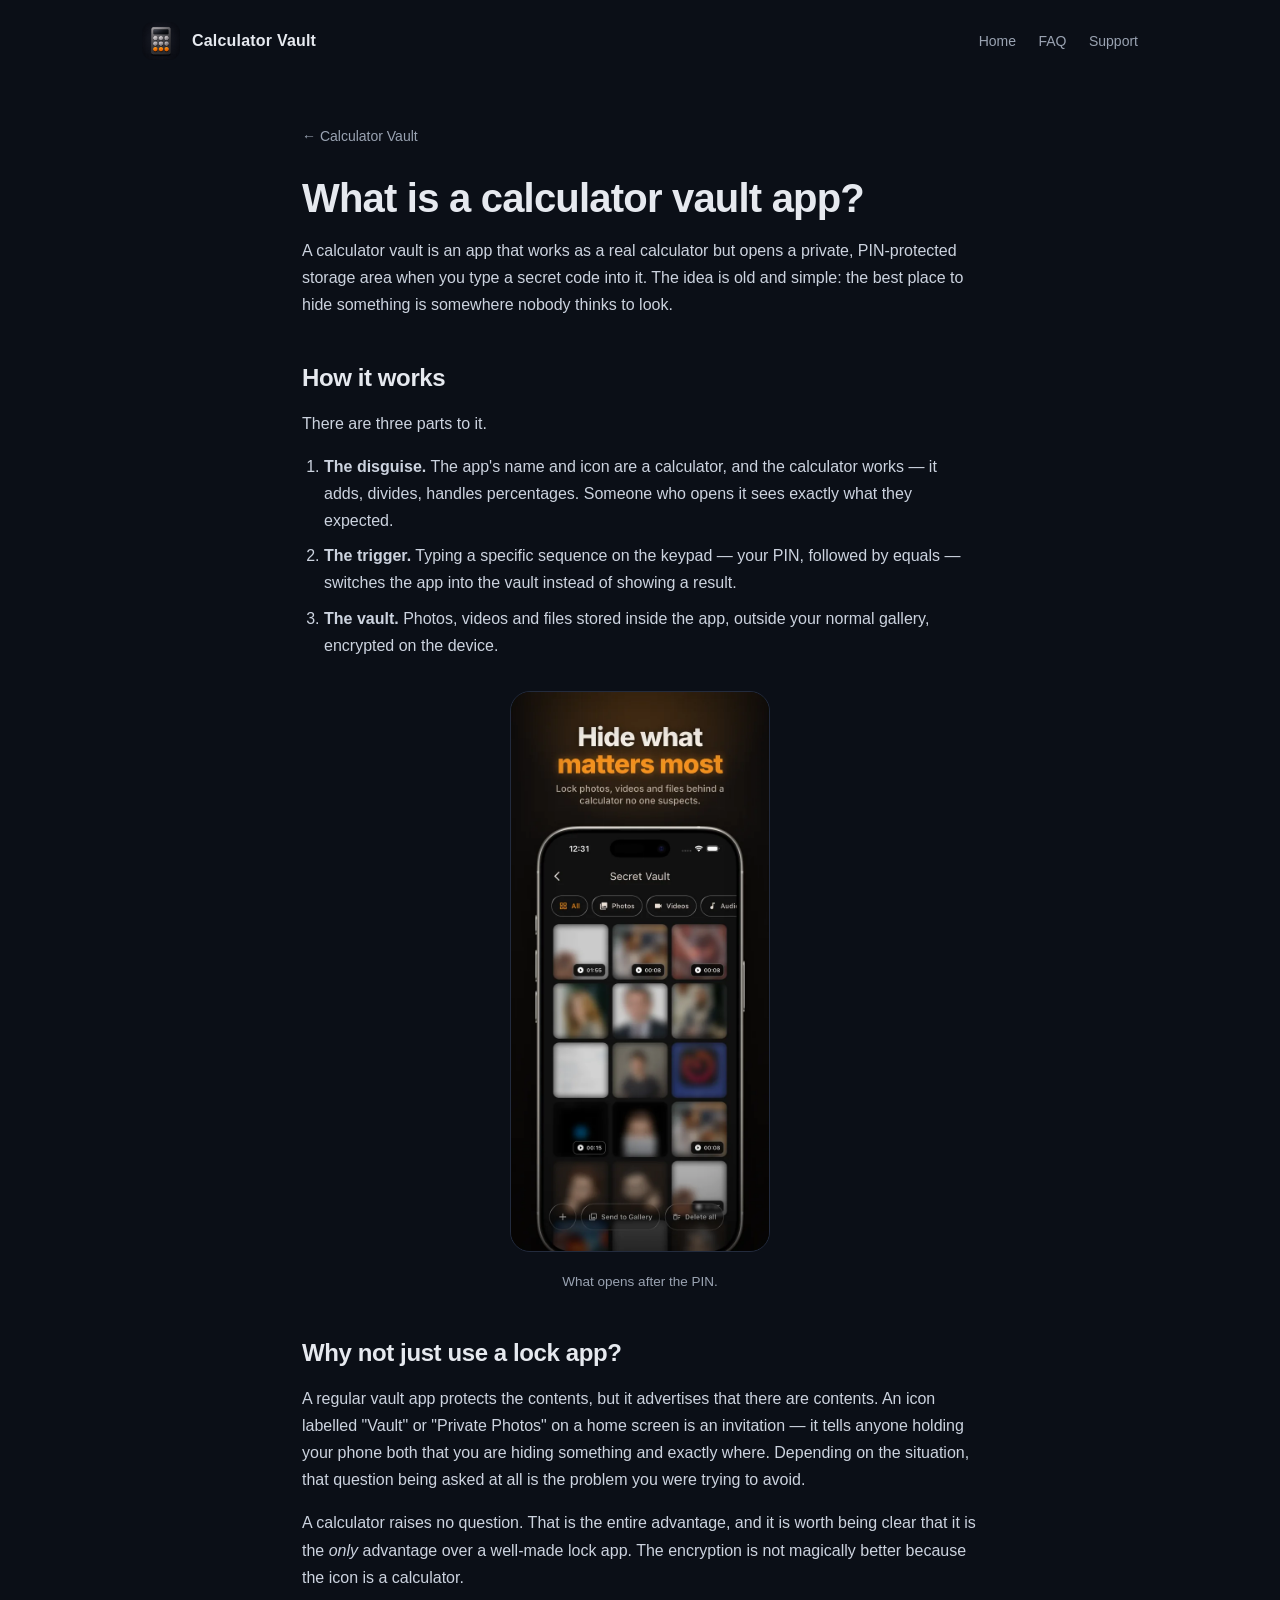
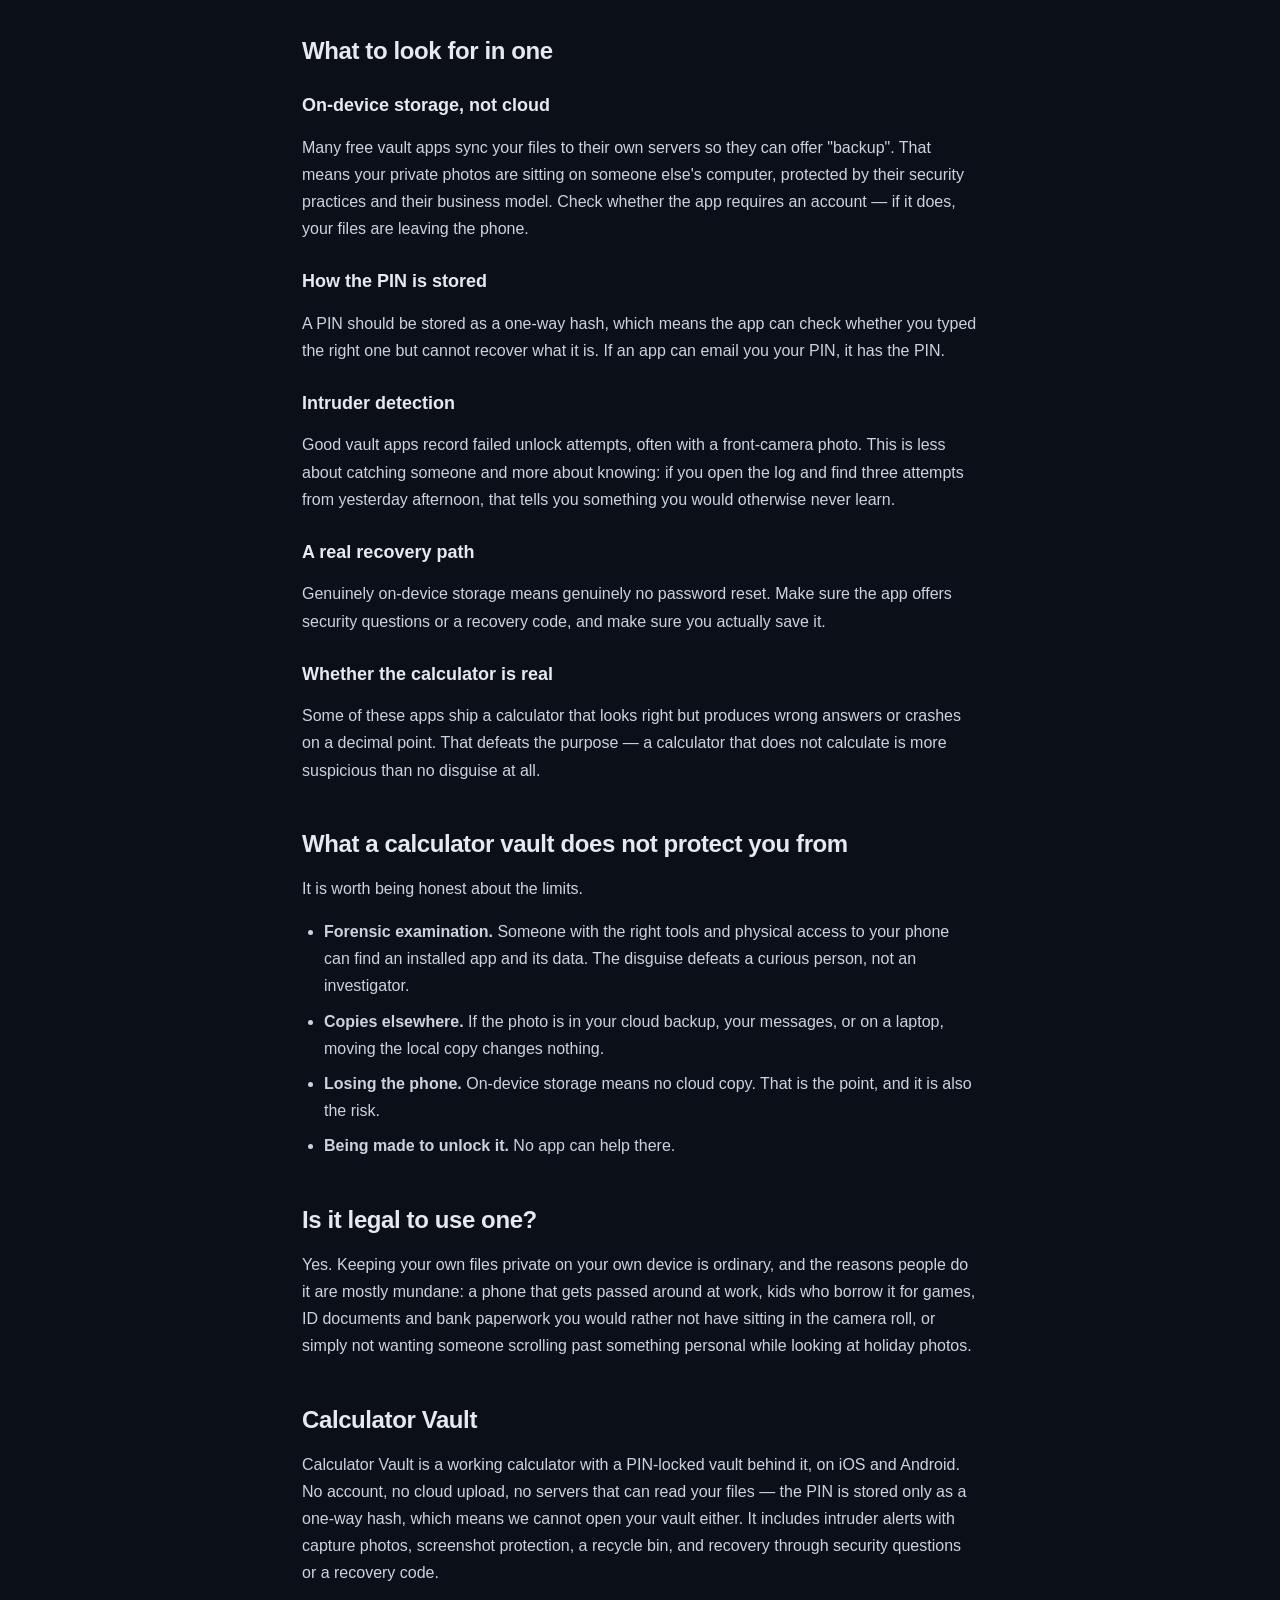
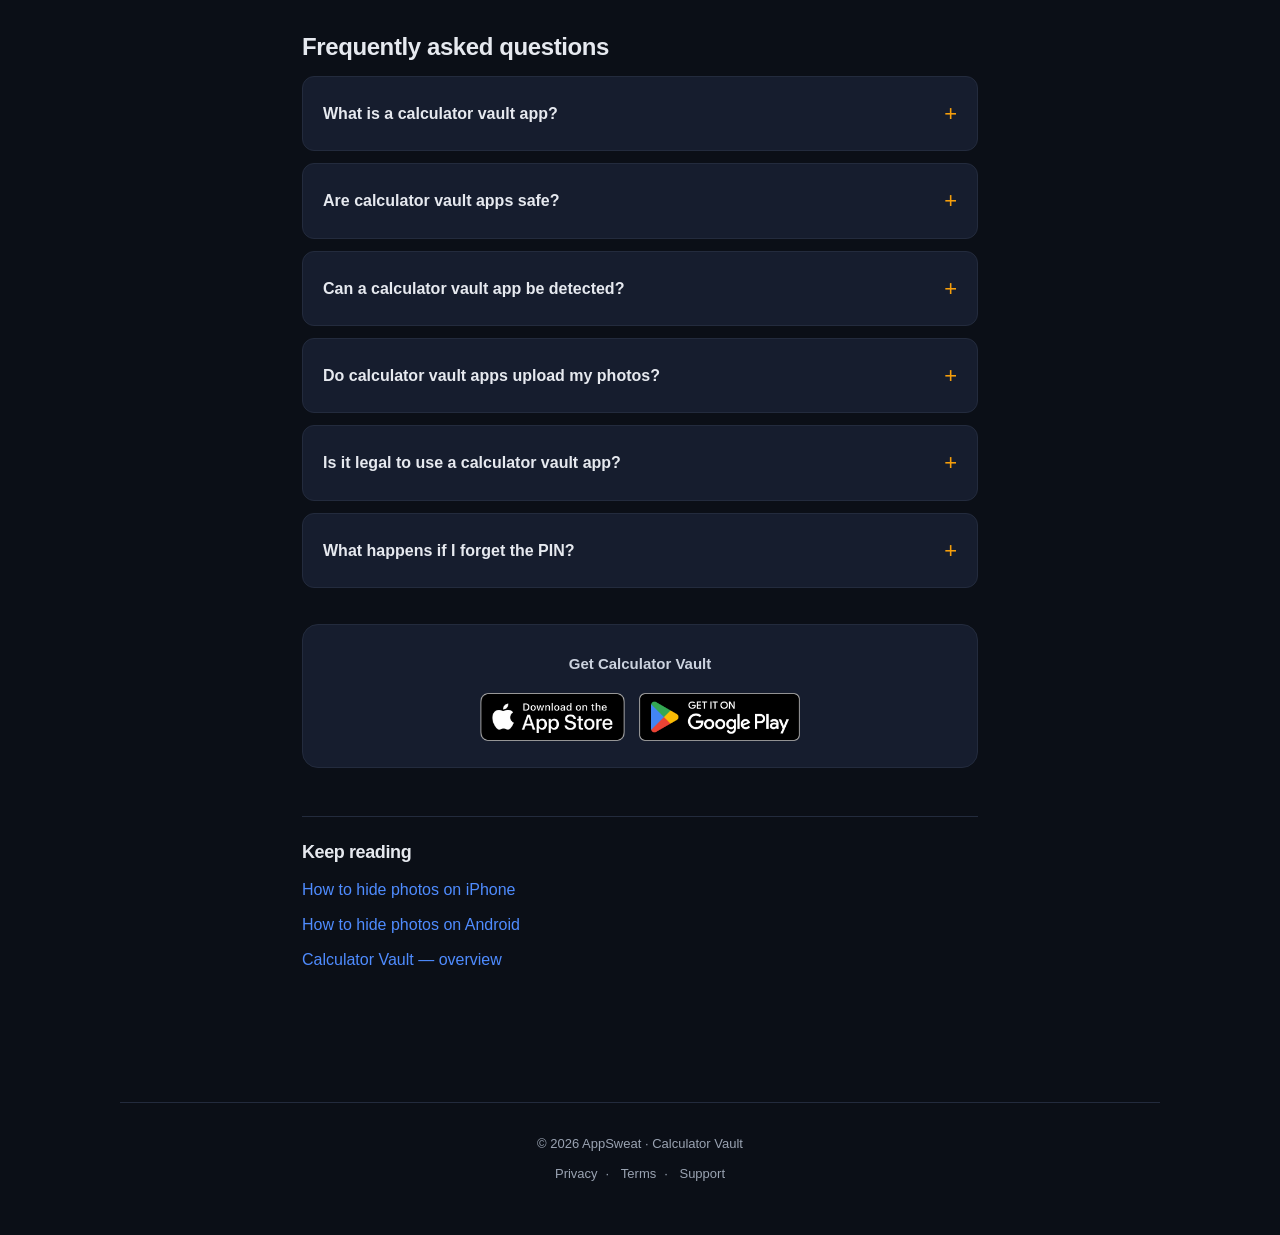
==== calculator-vault-app.html @ e885e084 "Update app branding from "Calculus Lock" to "Calculator Vault" across multiple HTML files; add new p" ====
<!DOCTYPE html>
<html lang="en">
<head>
  <meta charset="UTF-8" />
  <meta name="viewport" content="width=device-width, initial-scale=1.0" />

  <title>What Is a Calculator Vault App and How Does It Work?</title>
  <meta name="description" content="How calculator vault apps hide photos in plain sight, what to look for in one, and what they genuinely do not protect you from." />
  <link rel="canonical" href="https://armagangok.github.io/calculus-lock-legal/calculator-vault-app.html" />
  <meta name="theme-color" content="#0b0f17" />
  <meta name="robots" content="index, follow, max-image-preview:large" />

  <meta property="og:type" content="article" />
  <meta property="og:site_name" content="Calculator Vault" />
  <meta property="og:title" content="What Is a Calculator Vault App and How Does It Work?" />
  <meta property="og:description" content="How calculator vault apps hide photos in plain sight, what to look for in one, and what they genuinely do not protect you from." />
  <meta property="og:url" content="https://armagangok.github.io/calculus-lock-legal/calculator-vault-app.html" />
  <meta property="og:image" content="https://armagangok.github.io/calculus-lock-legal/assets/og-image.jpg" />
  <meta property="og:image:width" content="1200" />
  <meta property="og:image:height" content="630" />
  <meta name="twitter:card" content="summary_large_image" />
  <meta name="twitter:title" content="What Is a Calculator Vault App and How Does It Work?" />
  <meta name="twitter:description" content="How calculator vault apps hide photos in plain sight, what to look for in one, and what they genuinely do not protect you from." />
  <meta name="twitter:image" content="https://armagangok.github.io/calculus-lock-legal/assets/og-image.jpg" />

  <link rel="icon" type="image/png" href="app-icon.png" />
  <link rel="apple-touch-icon" href="app-icon.png" />
  <link rel="stylesheet" href="style.css" />
  <link rel="stylesheet" href="home.css" />

  <script type="application/ld+json">
{
  "@context": "https://schema.org",
  "@graph": [
    {
      "@type": "BreadcrumbList",
      "itemListElement": [
        {
          "@type": "ListItem",
          "position": 1,
          "name": "Calculator Vault",
          "item": "https://armagangok.github.io/calculus-lock-legal/"
        },
        {
          "@type": "ListItem",
          "position": 2,
          "name": "Calculator vault apps",
          "item": "https://armagangok.github.io/calculus-lock-legal/calculator-vault-app.html"
        }
      ]
    },
    {
      "@type": "FAQPage",
      "mainEntity": [
        {
          "@type": "Question",
          "name": "What is a calculator vault app?",
          "acceptedAnswer": {
            "@type": "Answer",
            "text": "An app that functions as a real calculator but unlocks a private, PIN-protected storage area for photos, videos and files when you type a secret code on the keypad."
          }
        },
        {
          "@type": "Question",
          "name": "Are calculator vault apps safe?",
          "acceptedAnswer": {
            "@type": "Answer",
            "text": "The good ones store files encrypted on your device and keep your PIN only as a one-way hash. Be careful with apps that require an account, because that usually means your files are being uploaded to someone else's servers."
          }
        },
        {
          "@type": "Question",
          "name": "Can a calculator vault app be detected?",
          "acceptedAnswer": {
            "@type": "Answer",
            "text": "By a curious person, no \u2014 it looks and works like a calculator. By someone examining the phone with forensic tools, yes. The disguise protects against people, not investigations."
          }
        },
        {
          "@type": "Question",
          "name": "Do calculator vault apps upload my photos?",
          "acceptedAnswer": {
            "@type": "Answer",
            "text": "Some do. Calculator Vault does not: there is no account and no server involved, so everything stays on your device."
          }
        },
        {
          "@type": "Question",
          "name": "Is it legal to use a calculator vault app?",
          "acceptedAnswer": {
            "@type": "Answer",
            "text": "Yes. Keeping your own files private on your own device is entirely ordinary."
          }
        },
        {
          "@type": "Question",
          "name": "What happens if I forget the PIN?",
          "acceptedAnswer": {
            "@type": "Answer",
            "text": "With a properly built vault there is no password reset, because nothing is stored on a server. You get back in with your security questions or recovery code, which is why you should save the code when you set the app up."
          }
        }
      ]
    }
  ]
}
  </script>
</head>
<body>
  <header class="topbar">
    <a class="brand" href="index.html">
      <img class="logo" src="app-icon.png" alt="" width="38" height="38" />
      <span>Calculator Vault</span>
    </a>
    <nav class="nav">
      <a href="index.html">Home</a>
      <a href="index.html#faq">FAQ</a>
      <a href="support.html">Support</a>
    </nav>
  </header>

  <main class="wrap guide">
    <a class="back" href="index.html">← Calculator Vault</a>
    <h1>What is a calculator vault app?</h1>

    <p>A calculator vault is an app that works as a real calculator but opens a private, PIN-protected storage area when you type a secret code into it. The idea is old and simple: the best place to hide something is somewhere nobody thinks to look.</p>

    <h2>How it works</h2>
    <p>There are three parts to it.</p>
    <ol>
      <li><strong>The disguise.</strong> The app's name and icon are a calculator, and the calculator works — it adds, divides, handles percentages. Someone who opens it sees exactly what they expected.</li>
      <li><strong>The trigger.</strong> Typing a specific sequence on the keypad — your PIN, followed by equals — switches the app into the vault instead of showing a result.</li>
      <li><strong>The vault.</strong> Photos, videos and files stored inside the app, outside your normal gallery, encrypted on the device.</li>
    </ol>

    <figure>
      <img src="assets/screen-secret-vault.webp" alt="The private vault inside Calculator Vault, showing hidden photos" width="620" height="1344" loading="lazy" />
      <figcaption>What opens after the PIN.</figcaption>
    </figure>

    <h2>Why not just use a lock app?</h2>
    <p>A regular vault app protects the contents, but it advertises that there are contents. An icon labelled "Vault" or "Private Photos" on a home screen is an invitation — it tells anyone holding your phone both that you are hiding something and exactly where. Depending on the situation, that question being asked at all is the problem you were trying to avoid.</p>
    <p>A calculator raises no question. That is the entire advantage, and it is worth being clear that it is the <em>only</em> advantage over a well-made lock app. The encryption is not magically better because the icon is a calculator.</p>

    <h2>What to look for in one</h2>
    <h3>On-device storage, not cloud</h3>
    <p>Many free vault apps sync your files to their own servers so they can offer "backup". That means your private photos are sitting on someone else's computer, protected by their security practices and their business model. Check whether the app requires an account — if it does, your files are leaving the phone.</p>

    <h3>How the PIN is stored</h3>
    <p>A PIN should be stored as a one-way hash, which means the app can check whether you typed the right one but cannot recover what it is. If an app can email you your PIN, it has the PIN.</p>

    <h3>Intruder detection</h3>
    <p>Good vault apps record failed unlock attempts, often with a front-camera photo. This is less about catching someone and more about knowing: if you open the log and find three attempts from yesterday afternoon, that tells you something you would otherwise never learn.</p>

    <h3>A real recovery path</h3>
    <p>Genuinely on-device storage means genuinely no password reset. Make sure the app offers security questions or a recovery code, and make sure you actually save it.</p>

    <h3>Whether the calculator is real</h3>
    <p>Some of these apps ship a calculator that looks right but produces wrong answers or crashes on a decimal point. That defeats the purpose — a calculator that does not calculate is more suspicious than no disguise at all.</p>

    <h2>What a calculator vault does not protect you from</h2>
    <p>It is worth being honest about the limits.</p>
    <ul>
      <li><strong>Forensic examination.</strong> Someone with the right tools and physical access to your phone can find an installed app and its data. The disguise defeats a curious person, not an investigator.</li>
      <li><strong>Copies elsewhere.</strong> If the photo is in your cloud backup, your messages, or on a laptop, moving the local copy changes nothing.</li>
      <li><strong>Losing the phone.</strong> On-device storage means no cloud copy. That is the point, and it is also the risk.</li>
      <li><strong>Being made to unlock it.</strong> No app can help there.</li>
    </ul>

    <h2>Is it legal to use one?</h2>
    <p>Yes. Keeping your own files private on your own device is ordinary, and the reasons people do it are mostly mundane: a phone that gets passed around at work, kids who borrow it for games, ID documents and bank paperwork you would rather not have sitting in the camera roll, or simply not wanting someone scrolling past something personal while looking at holiday photos.</p>

    <h2>Calculator Vault</h2>
    <p>Calculator Vault is a working calculator with a PIN-locked vault behind it, on iOS and Android. No account, no cloud upload, no servers that can read your files — the PIN is stored only as a one-way hash, which means we cannot open your vault either. It includes intruder alerts with capture photos, screenshot protection, a recycle bin, and recovery through security questions or a recovery code.</p>

    <h2>Frequently asked questions</h2>
      <details>
        <summary>What is a calculator vault app?</summary>
        <p>An app that functions as a real calculator but unlocks a private, PIN-protected storage area for photos, videos and files when you type a secret code on the keypad.</p>
      </details>
      <details>
        <summary>Are calculator vault apps safe?</summary>
        <p>The good ones store files encrypted on your device and keep your PIN only as a one-way hash. Be careful with apps that require an account, because that usually means your files are being uploaded to someone else&#x27;s servers.</p>
      </details>
      <details>
        <summary>Can a calculator vault app be detected?</summary>
        <p>By a curious person, no — it looks and works like a calculator. By someone examining the phone with forensic tools, yes. The disguise protects against people, not investigations.</p>
      </details>
      <details>
        <summary>Do calculator vault apps upload my photos?</summary>
        <p>Some do. Calculator Vault does not: there is no account and no server involved, so everything stays on your device.</p>
      </details>
      <details>
        <summary>Is it legal to use a calculator vault app?</summary>
        <p>Yes. Keeping your own files private on your own device is entirely ordinary.</p>
      </details>
      <details>
        <summary>What happens if I forget the PIN?</summary>
        <p>With a properly built vault there is no password reset, because nothing is stored on a server. You get back in with your security questions or recovery code, which is why you should save the code when you set the app up.</p>
      </details>

  <div class="store-cta">
    <p>Get Calculator Vault</p>
    <div class="store-badges">
      <a href="https://apps.apple.com/app/calculator-vault-photo-vault/id6775427412?ct=web_calculator_vault_app&amp;mt=8" rel="nofollow"><img src="assets/badge-app-store.png" alt="Download Calculator Vault on the App Store" width="160" height="53" loading="lazy" /></a>
      <a href="https://play.google.com/store/apps/details?id=com.AppSweat.calculus_lock&amp;referrer=utm_source%3Dweb%26utm_medium%3Dbadge%26utm_campaign%3Dweb_calculator_vault_app" rel="nofollow"><img src="assets/badge-google-play.png" alt="Get Calculator Vault on Google Play" width="180" height="53" loading="lazy" /></a>
    </div>
  </div>

    <nav class="related">
      <h2>Keep reading</h2>
      <ul>
        <li><a href="hide-photos-iphone.html">How to hide photos on iPhone</a></li>
        <li><a href="hide-photos-android.html">How to hide photos on Android</a></li>
        <li><a href="index.html">Calculator Vault — overview</a></li>
      </ul>
    </nav>
  </main>

  <footer>
    <div>© <span id="y"></span> AppSweat · Calculator Vault</div>
    <div style="margin-top:8px">
      <a href="privacy.html">Privacy</a>·
      <a href="terms.html">Terms</a>·
      <a href="support.html">Support</a>
    </div>
  </footer>
  <script>document.getElementById('y').textContent = new Date().getFullYear();</script>
</body>
</html>
---- style.css ----
:root {
  --bg: #0b0f17;
  --bg-soft: #121826;
  --card: #161d2e;
  --text: #e6e9ef;
  --muted: #9aa3b2;
  --accent: #4f8cff;
  --accent-soft: rgba(79, 140, 255, 0.12);
  --border: #232b3d;
  --radius: 16px;
}

* { box-sizing: border-box; }

html { scroll-behavior: smooth; }

body {
  margin: 0;
  font-family: -apple-system, BlinkMacSystemFont, "Segoe UI", Roboto, Helvetica, Arial, sans-serif;
  background: radial-gradient(1200px 600px at 50% -10%, #16203a 0%, var(--bg) 55%);
  color: var(--text);
  line-height: 1.7;
  -webkit-font-smoothing: antialiased;
}

a { color: var(--accent); text-decoration: none; }
a:hover { text-decoration: underline; }

.wrap {
  max-width: 760px;
  margin: 0 auto;
  padding: 40px 22px 80px;
}

.topbar {
  display: flex;
  align-items: center;
  justify-content: space-between;
  padding: 22px 22px;
  max-width: 760px;
  margin: 0 auto;
}

.brand {
  display: flex;
  align-items: center;
  gap: 12px;
  font-weight: 700;
  letter-spacing: 0.2px;
  color: var(--text);
}

.brand:hover { text-decoration: none; }

.logo {
  width: 38px;
  height: 38px;
  border-radius: 11px;
  display: block;
  object-fit: cover;
}

.nav a {
  color: var(--muted);
  margin-left: 18px;
  font-size: 14px;
  font-weight: 500;
}
.nav a:hover { color: var(--text); text-decoration: none; }

.hero {
  text-align: center;
  padding: 60px 0 30px;
}
.hero h1 {
  font-size: 40px;
  margin: 18px 0 10px;
  letter-spacing: -0.5px;
}
.hero p {
  color: var(--muted);
  font-size: 18px;
  max-width: 520px;
  margin: 0 auto;
}
.hero .logo { width: 96px; height: 96px; border-radius: 24px; margin: 0 auto; }

.cards {
  display: grid;
  grid-template-columns: 1fr;
  gap: 16px;
  margin-top: 44px;
}
@media (min-width: 640px) {
  .cards { grid-template-columns: repeat(3, 1fr); }
}

.card {
  display: block;
  background: var(--card);
  border: 1px solid var(--border);
  border-radius: var(--radius);
  padding: 22px;
  transition: transform .15s ease, border-color .15s ease;
}
.card:hover { transform: translateY(-3px); border-color: var(--accent); text-decoration: none; }
.card .ico { font-size: 26px; }
.card h3 { margin: 12px 0 6px; color: var(--text); font-size: 17px; }
.card p { margin: 0; color: var(--muted); font-size: 14px; }

h1, h2, h3 { line-height: 1.3; }

.doc h1 {
  font-size: 30px;
  margin-bottom: 4px;
  letter-spacing: -0.4px;
}
.updated {
  color: var(--muted);
  font-size: 14px;
  margin-bottom: 30px;
}
.doc h2 {
  font-size: 20px;
  margin-top: 38px;
  padding-top: 6px;
  border-top: 1px solid var(--border);
}
.doc h2:first-of-type { border-top: none; }
.doc ul { padding-left: 20px; }
.doc li { margin: 6px 0; }
.doc p { color: #ccd3df; }

.callout {
  background: var(--accent-soft);
  border: 1px solid rgba(79, 140, 255, 0.3);
  border-radius: 12px;
  padding: 16px 18px;
  margin: 24px 0;
  color: #d7e2ff;
  font-size: 15px;
}

.back {
  display: inline-block;
  margin-bottom: 26px;
  color: var(--muted);
  font-size: 14px;
}

.contact-box {
  background: var(--card);
  border: 1px solid var(--border);
  border-radius: var(--radius);
  padding: 24px;
  margin-top: 24px;
  text-align: center;
}
.contact-box .mail {
  font-size: 20px;
  font-weight: 600;
  display: inline-block;
  margin-top: 8px;
}

footer {
  text-align: center;
  color: var(--muted);
  font-size: 13px;
  padding: 30px 22px 50px;
  border-top: 1px solid var(--border);
  max-width: 760px;
  margin: 40px auto 0;
}
footer a { color: var(--muted); margin: 0 8px; }

/* ---------- store CTA on legal pages ---------- */
.store-cta {
  background: var(--card);
  border: 1px solid var(--border);
  border-radius: var(--radius);
  padding: 26px 22px;
  margin-top: 40px;
  text-align: center;
}
.store-cta p {
  margin: 0 0 16px;
  color: var(--muted);
  font-size: 15px;
  font-weight: 600;
}
.store-badges {
  display: flex;
  flex-wrap: wrap;
  gap: 14px;
  justify-content: center;
  align-items: center;
}
.store-badges a {
  display: inline-block;
  line-height: 0;
  transition: transform .15s ease, opacity .15s ease;
}
.store-badges a:hover { transform: translateY(-2px); opacity: .9; }
.store-badges img { height: 48px; width: auto; display: block; }
---- home.css ----
/* home.css — landing page styles for Calculator Vault.
   Loaded AFTER style.css and only by index.html, so the legal pages are untouched. */

:root {
  --brand: #f59e0b;          /* matches the app's orange accent */
  --brand-soft: rgba(245, 158, 11, 0.12);
}

.wrap { max-width: 1040px; }
.topbar { max-width: 1040px; }
footer { max-width: 1040px; }

h2 {
  font-size: 30px;
  letter-spacing: -0.4px;
  margin: 0 0 28px;
  text-align: center;
}

.band {
  border-top: 1px solid var(--border);
  padding-top: 64px;
}

.lede { color: var(--muted); font-size: 18px; }
.lede.center { max-width: 620px; margin: 0 auto; text-align: center; }
.small { font-size: 14px; color: var(--muted); }
.center { text-align: center; }

/* ---------- hero ---------- */
.hero-v2 {
  display: grid;
  grid-template-columns: 1fr;
  gap: 40px;
  align-items: center;
  padding-top: 40px;
  padding-bottom: 72px;
}
@media (min-width: 860px) {
  .hero-v2 { grid-template-columns: 1.05fr 0.95fr; gap: 56px; padding-top: 56px; }
}

.eyebrow {
  text-transform: uppercase;
  letter-spacing: 1.4px;
  font-size: 12px;
  font-weight: 700;
  color: var(--brand);
  margin: 0 0 14px;
}

.hero-v2 h1 {
  font-size: clamp(32px, 5.2vw, 50px);
  line-height: 1.12;
  letter-spacing: -1.2px;
  margin: 0 0 18px;
}

.hero-v2 .lede { margin: 0 0 30px; max-width: 520px; }

.hero-shot { display: flex; justify-content: center; }
.hero-shot img,
.shots img {
  width: 100%;
  height: auto;
  max-width: 320px;
  border-radius: 20px;
  border: 1px solid var(--border);
}

/* ---------- store badges ---------- */
.badges {
  display: flex;
  flex-wrap: wrap;
  gap: 14px;
  align-items: center;
}
.badges.center { justify-content: center; }

.badge-link {
  display: inline-block;
  line-height: 0;
  border-radius: 10px;
  transition: transform .15s ease, opacity .15s ease;
}
.badge-link:hover { transform: translateY(-2px); opacity: .9; text-decoration: none; }
.badge-link:focus-visible { outline: 2px solid var(--brand); outline-offset: 4px; }
.badge-link img { height: 52px; width: auto; display: block; }

.trust {
  list-style: none;
  display: flex;
  flex-wrap: wrap;
  gap: 10px 22px;
  padding: 0;
  margin: 26px 0 0;
  color: var(--muted);
  font-size: 14px;
}
.trust li::before { content: "✓ "; color: var(--brand); font-weight: 700; }

/* ---------- steps ---------- */
.steps {
  list-style: none;
  padding: 0;
  margin: 0;
  display: grid;
  gap: 18px;
  grid-template-columns: 1fr;
}
@media (min-width: 760px) { .steps { grid-template-columns: repeat(3, 1fr); } }

.steps li {
  background: var(--card);
  border: 1px solid var(--border);
  border-radius: var(--radius);
  padding: 26px 24px;
}
.step-n {
  display: inline-flex;
  align-items: center;
  justify-content: center;
  width: 32px; height: 32px;
  border-radius: 50%;
  background: var(--brand-soft);
  color: var(--brand);
  font-weight: 700;
  font-size: 15px;
}
.steps h3 { margin: 16px 0 8px; font-size: 18px; }
.steps p { margin: 0; color: var(--muted); font-size: 15px; }

/* ---------- features ---------- */
.feat-grid {
  display: grid;
  gap: 16px;
  grid-template-columns: 1fr;
}
@media (min-width: 620px) { .feat-grid { grid-template-columns: repeat(2, 1fr); } }
@media (min-width: 940px) { .feat-grid { grid-template-columns: repeat(4, 1fr); } }

.feat {
  background: var(--card);
  border: 1px solid var(--border);
  border-radius: var(--radius);
  padding: 22px;
}
.feat h3 { margin: 0 0 8px; font-size: 16px; }
.feat p { margin: 0; color: var(--muted); font-size: 14.5px; }

/* ---------- screenshots ---------- */
.shots {
  display: grid;
  gap: 18px;
  grid-template-columns: repeat(2, 1fr);
}
@media (min-width: 860px) { .shots { grid-template-columns: repeat(4, 1fr); } }
.shots img { max-width: none; }

/* ---------- faq ---------- */
#faq details {
  background: var(--card);
  border: 1px solid var(--border);
  border-radius: 12px;
  padding: 0 20px;
  margin-bottom: 12px;
}
#faq summary {
  cursor: pointer;
  font-weight: 600;
  font-size: 16.5px;
  padding: 18px 0;
  list-style: none;
  display: flex;
  justify-content: space-between;
  gap: 16px;
  align-items: center;
}
#faq summary::-webkit-details-marker { display: none; }
#faq summary::after {
  content: "+";
  color: var(--brand);
  font-size: 22px;
  font-weight: 400;
  flex: none;
}
#faq details[open] summary::after { content: "−"; }
#faq details p { margin: 0 0 20px; color: var(--muted); font-size: 15.5px; }

/* ---------- final cta ---------- */
.cta {
  text-align: center;
  border-top: 1px solid var(--border);
  padding-top: 64px;
}
.cta-icon { border-radius: 22px; margin-bottom: 18px; }
.cta h2 { margin-bottom: 14px; }
.cta .badges { margin: 30px 0 18px; }

section.wrap { padding-bottom: 72px; padding-top: 0; }
section.wrap.band { padding-top: 64px; }

@media (prefers-reduced-motion: reduce) {
  .badge-link, .card { transition: none; }
}

/* ---------- social proof ---------- */
.proof {
  margin: 22px 0 0;
  font-size: 14.5px;
  color: var(--muted);
}
.proof strong { color: var(--text); font-weight: 600; }

/* ---------- guide pages ---------- */
.guide { max-width: 720px; }
.guide h1 { font-size: clamp(28px, 4.4vw, 40px); letter-spacing: -0.8px; line-height: 1.15; margin: 0 0 16px; }
.guide h2 { font-size: 24px; text-align: left; margin: 44px 0 14px; }
.guide h3 { font-size: 18px; margin: 28px 0 8px; }
.guide p { color: #ccd3df; }
.guide ol, .guide ul { color: #ccd3df; padding-left: 22px; }
.guide li { margin: 8px 0; }
.guide .store-cta { margin: 36px 0; }
.guide figure { margin: 32px 0; text-align: center; }
.guide figure img { max-width: 260px; width: 100%; height: auto; border-radius: 20px; border: 1px solid var(--border); }
.guide figcaption { color: var(--muted); font-size: 13.5px; margin-top: 10px; }

.related {
  border-top: 1px solid var(--border);
  margin-top: 48px;
  padding-top: 24px;
}
.related h2 { font-size: 18px; text-align: left; margin: 0 0 12px; }
.related ul { list-style: none; padding: 0; margin: 0; }
.related li { margin: 8px 0; }

a.feat { display: block; transition: transform .15s ease, border-color .15s ease; }
a.feat:hover { transform: translateY(-3px); border-color: var(--brand); text-decoration: none; }
a.feat h3 { color: var(--text); }

/* guide-page FAQ accordions */
.guide details {
  background: var(--card);
  border: 1px solid var(--border);
  border-radius: 12px;
  padding: 0 20px;
  margin-bottom: 12px;
}
.guide summary {
  cursor: pointer;
  font-weight: 600;
  font-size: 16px;
  padding: 18px 0;
  list-style: none;
  display: flex;
  justify-content: space-between;
  gap: 16px;
  align-items: center;
}
.guide summary::-webkit-details-marker { display: none; }
.guide summary::after { content: "+"; color: var(--brand); font-size: 22px; font-weight: 400; flex: none; }
.guide details[open] summary::after { content: "−"; }
.guide details p { margin: 0 0 20px; color: var(--muted); font-size: 15.5px; }
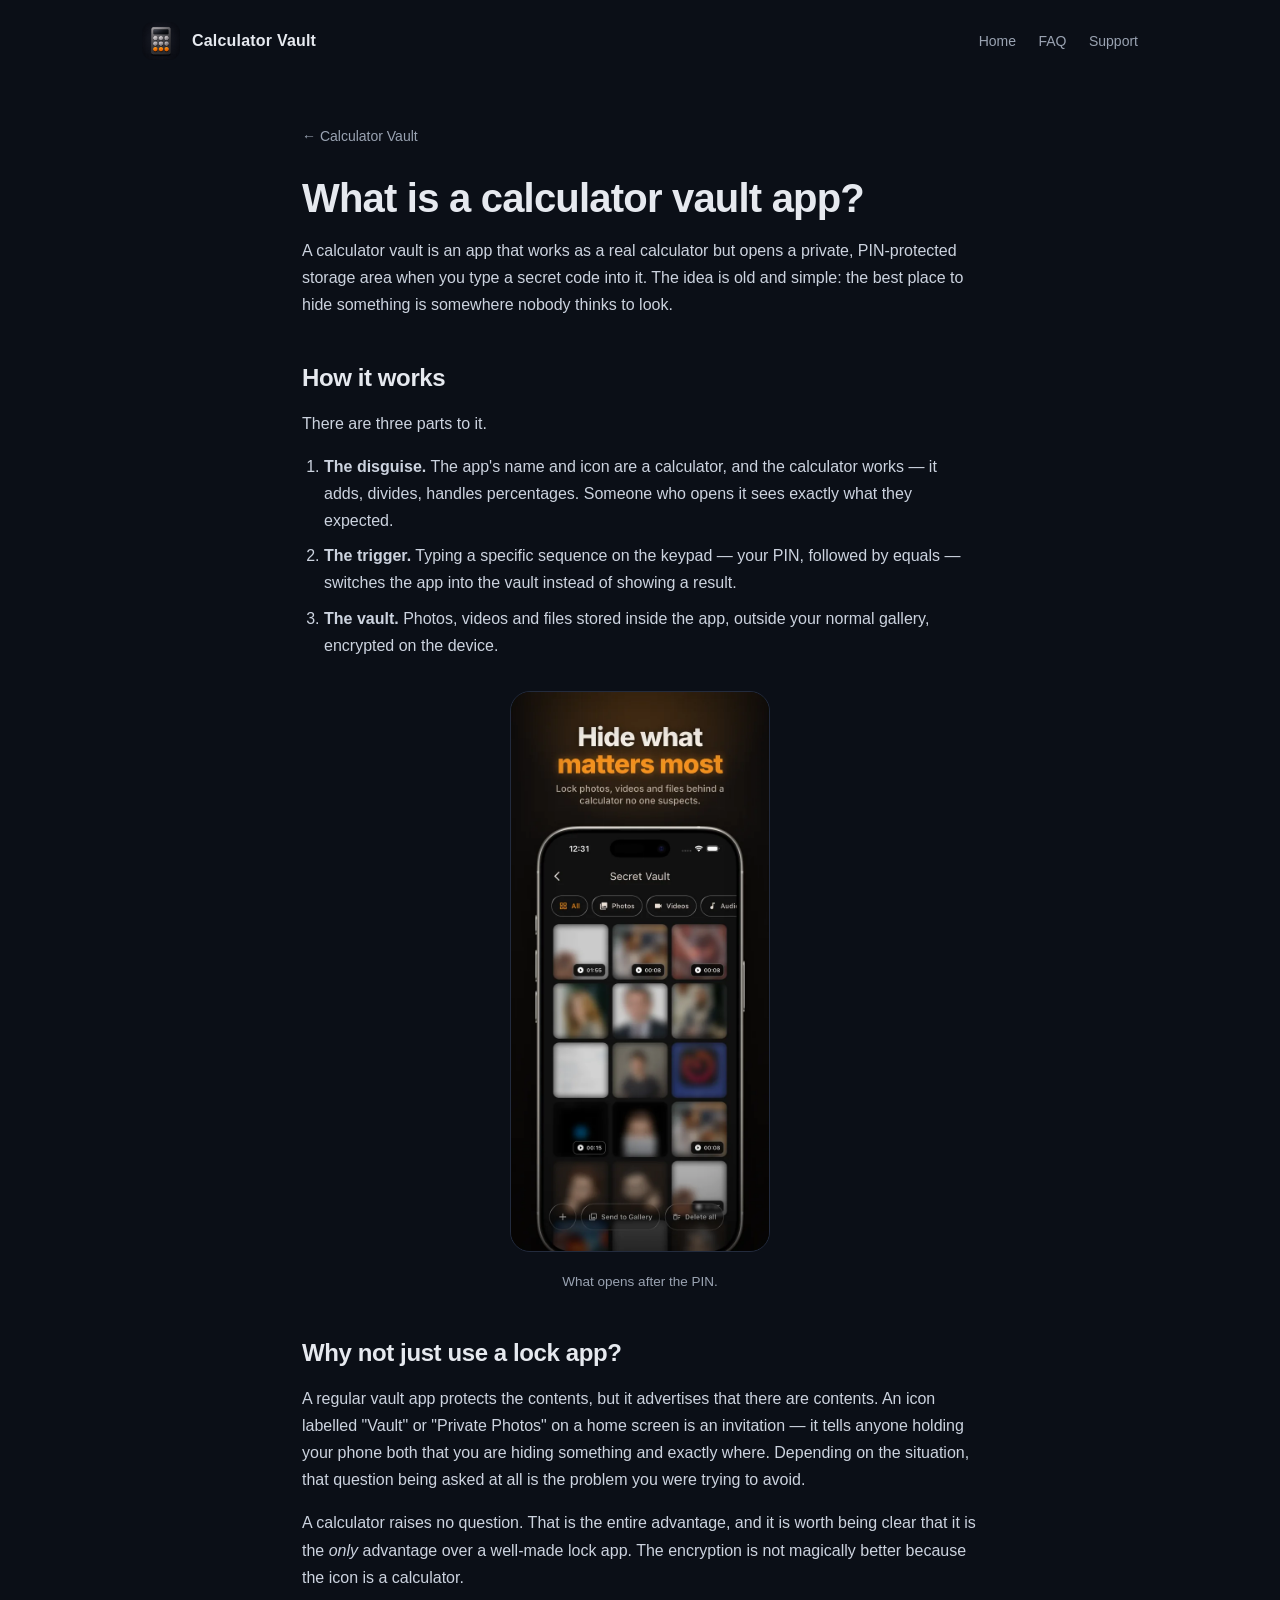
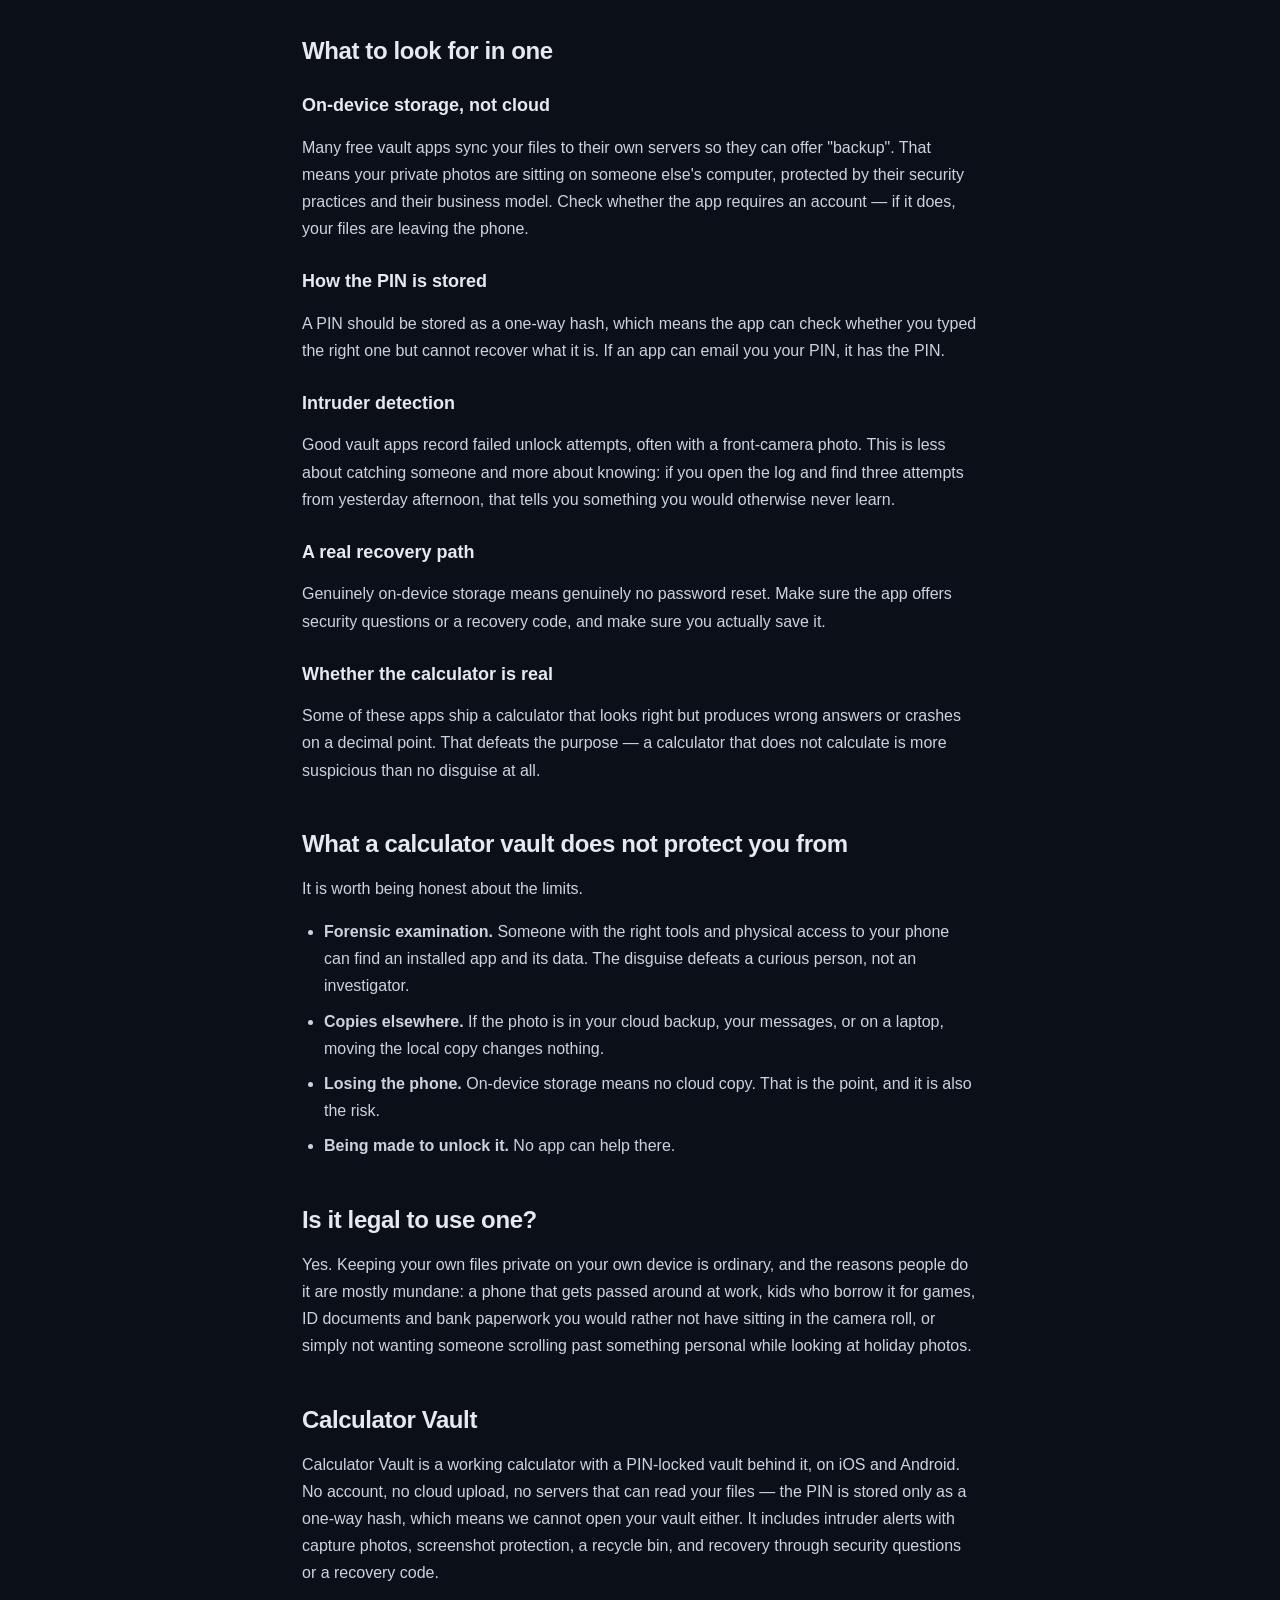
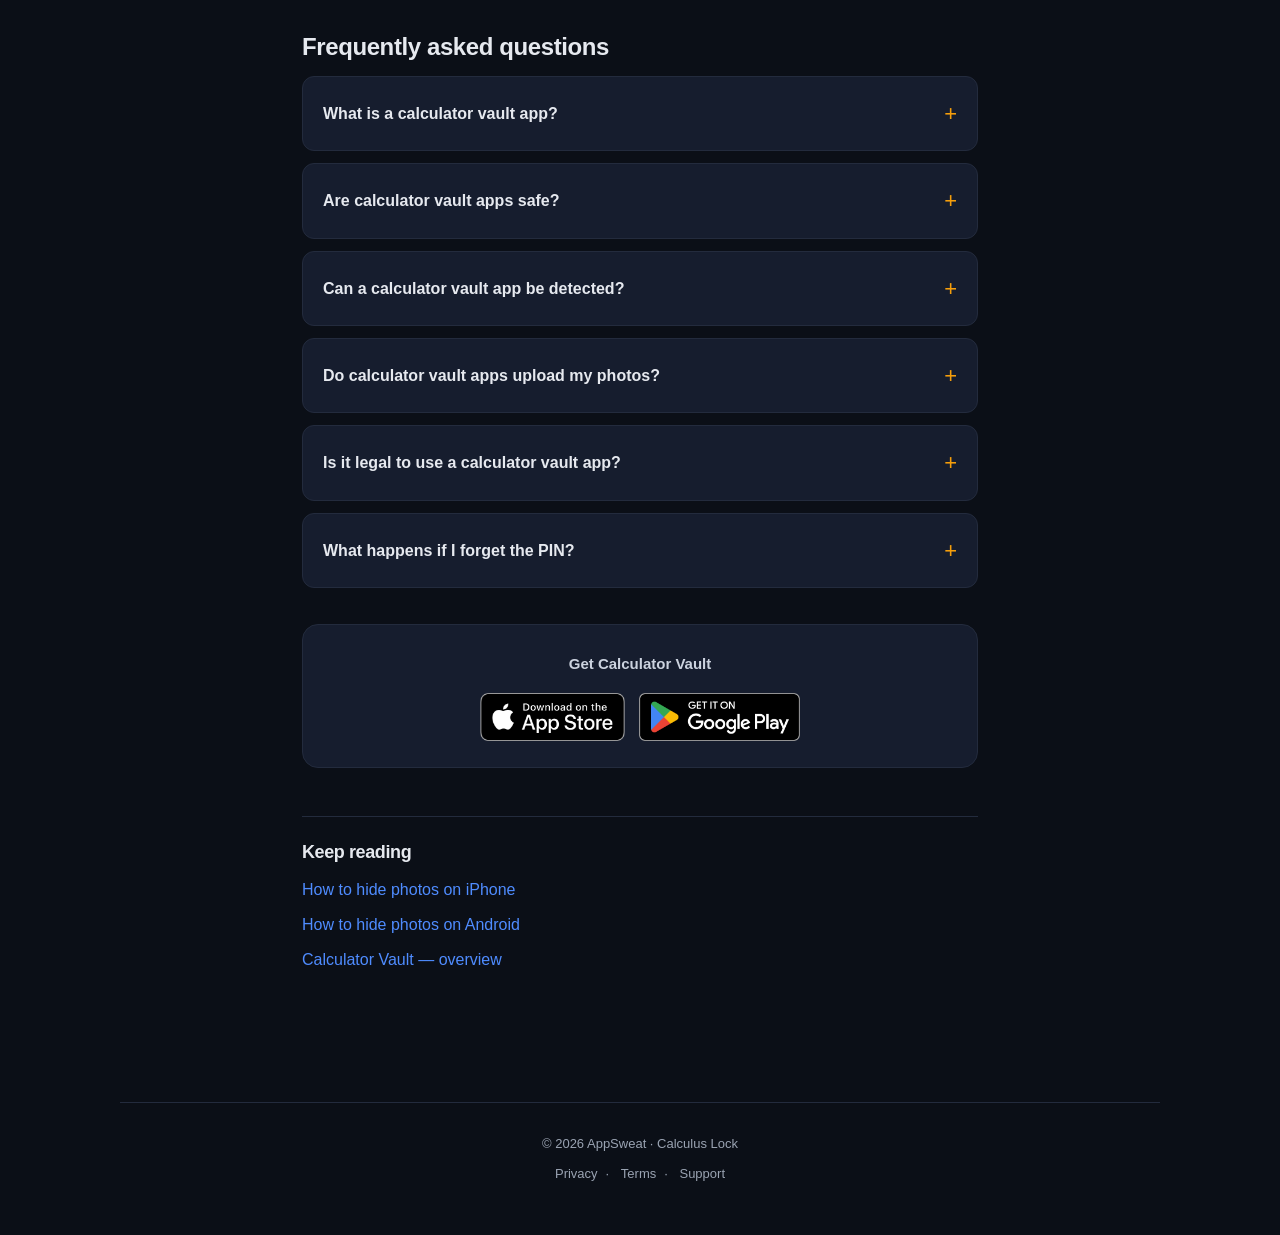
==== commit 7b609de5: "Update branding from "Calculator Vault" to "Calculus Lock" across multiple HTML files" ====
--- a/calculator-vault-app.html
+++ b/calculator-vault-app.html
@@ -218,7 +218,7 @@
   </main>
 
   <footer>
-    <div>© <span id="y"></span> AppSweat · Calculator Vault</div>
+    <div>© <span id="y"></span> AppSweat · Calculus Lock</div>
     <div style="margin-top:8px">
       <a href="privacy.html">Privacy</a>·
       <a href="terms.html">Terms</a>·
